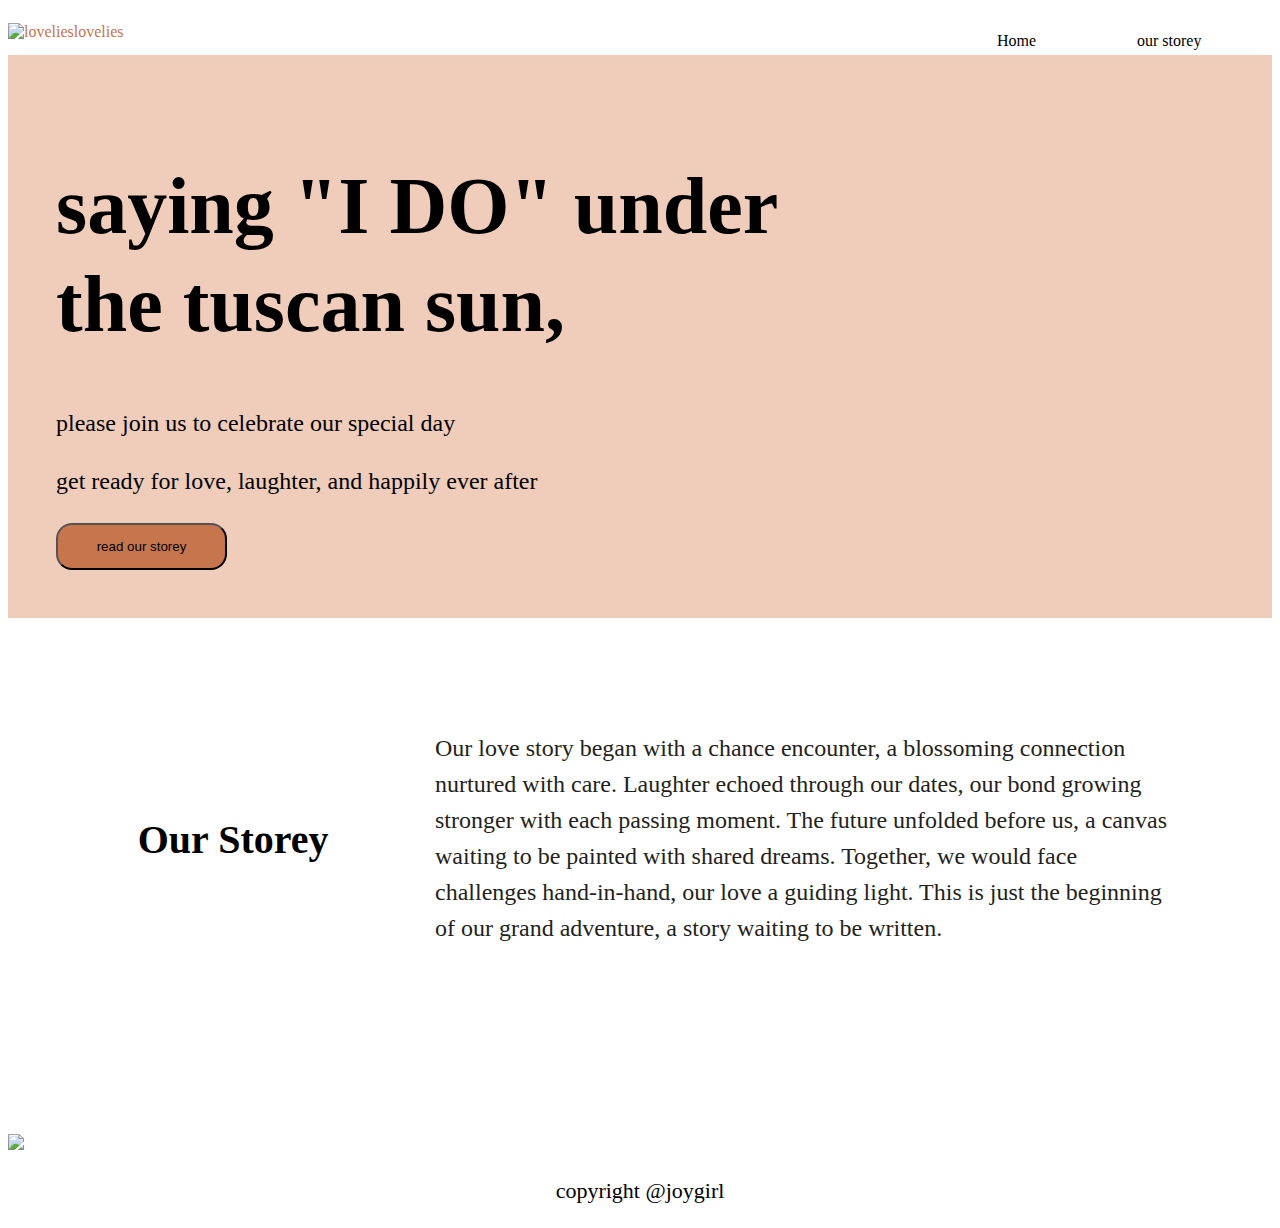
==== index.html @ bb22b87e "Add files via upload" ====
<!DOCTYPE html>
<html lang="en">
<head>
  <meta charset="UTF-8">
  <meta name="viewport" content="width=device-width, initial-scale=1.0">
  <title>Document</title>
  <link rel="stylesheet" type="text/css" href="./flex.css"/>
</head>
<body>

  <header class="navbar">
   <div class="brand"> <img src="./images/Text.png" class="brand-log" alt="lovelies">lovelies</div>
   <div class="butt"><div class="btn-1" id="Home"><p>Home</p></div>
    <div class="btn-2" id="our"><p>our storey</p></div>
    </div>
  </header>
  
  
  
  <div class="box-1">
    <div class="word">
      <h1>saying "I DO" under the tuscan sun,</h1>
    <p>please join us to celebrate our special day</p> 
      <p>get ready for love, laughter, and happily ever after </p>
   
     <button class="btn-word">read our storey</button>
    
   </div>
  <div><img src="./images/Frame 44.png"   alt=""/></div>
    
</div> 

<div class="box-2">
  <h1>our storey</h1>
  <p>Our love story began with a chance encounter, a blossoming connection nurtured with care. Laughter echoed through our dates, our bond growing stronger with each passing moment.
    The future unfolded before us, a canvas waiting to be painted with shared dreams. Together, we would face challenges hand-in-hand, our love a guiding light.
    This is just the beginning of our grand adventure, a story waiting to be written.</p>
</div>

<div class="box-3 "><img src="./images/Frame 51.png" /></div>
<footer><p>copyright @joygirl</p></footer>

</body>
</html>
---- flex.css ----
.navbar{
   display: flex;
   justify-content: space-between;
   align-items: center;
   color: #C6754D;
   
}

.butt{
   display: flex;
   width:315px;
height: 47px;
}

.btn-1{
width: 140px;
padding: 8px 40px 8px 40px;
}

.btn-2{
   width: 175px;
height: 47px;
padding: 8px 40px 8px 40px;
}

.btn-2 p{
width: 95px;
font-family: Montaga;
font-weight: 400;
text-align: left;
color: #000000;
}
.btn-1 p{
width: 60px;
font-family: Montaga;
font-weight: 400;
color: #000000;
text-align: left;



}
.box-1{
display: flex;
justify-content: space-between;
background: #F0CCBB;

padding: 3rem;




}
.btn-word{
    width: 171px;
padding: 14px 24px 14px 24px;
border-radius: 16px ;
background: #C6754D;



}
 .box-1 h1{
   width: 749px;
font-family: Montaga;
font-size: 80px;
line-height: 98.56px;
}

.box-1 p{
   width: 646px;
   font-family: Montaga;
   font-size: 24px;
   font-weight: 400;
   line-height: 33.6px;
   text-align: left;
   

}
.box-2 {
   display: flex;
  justify-content: space-between;
padding: 88px;
 }
 .box-2 h1{
   padding: 2px 50px 10px 20px;
   margin: 10% 2% 10% 2%;
font-family: Montaga;
font-size: 40px;
font-weight: strong;
color:#000000;
text-transform: capitalize;
}
.box-2 p{
width: 749px;
height: 292px;
font-family: Montaga;
font-size: 24px;
font-weight: 400;
line-height: 1.5;
text-align: left;
color:  #231F20;
}
.box-3 img{
   width: 100%;
}

footer p{
 
font-family: Montaga;
font-size: 22px;
font-weight: 400;
line-height: 30.8px;
text-align: center;


   }
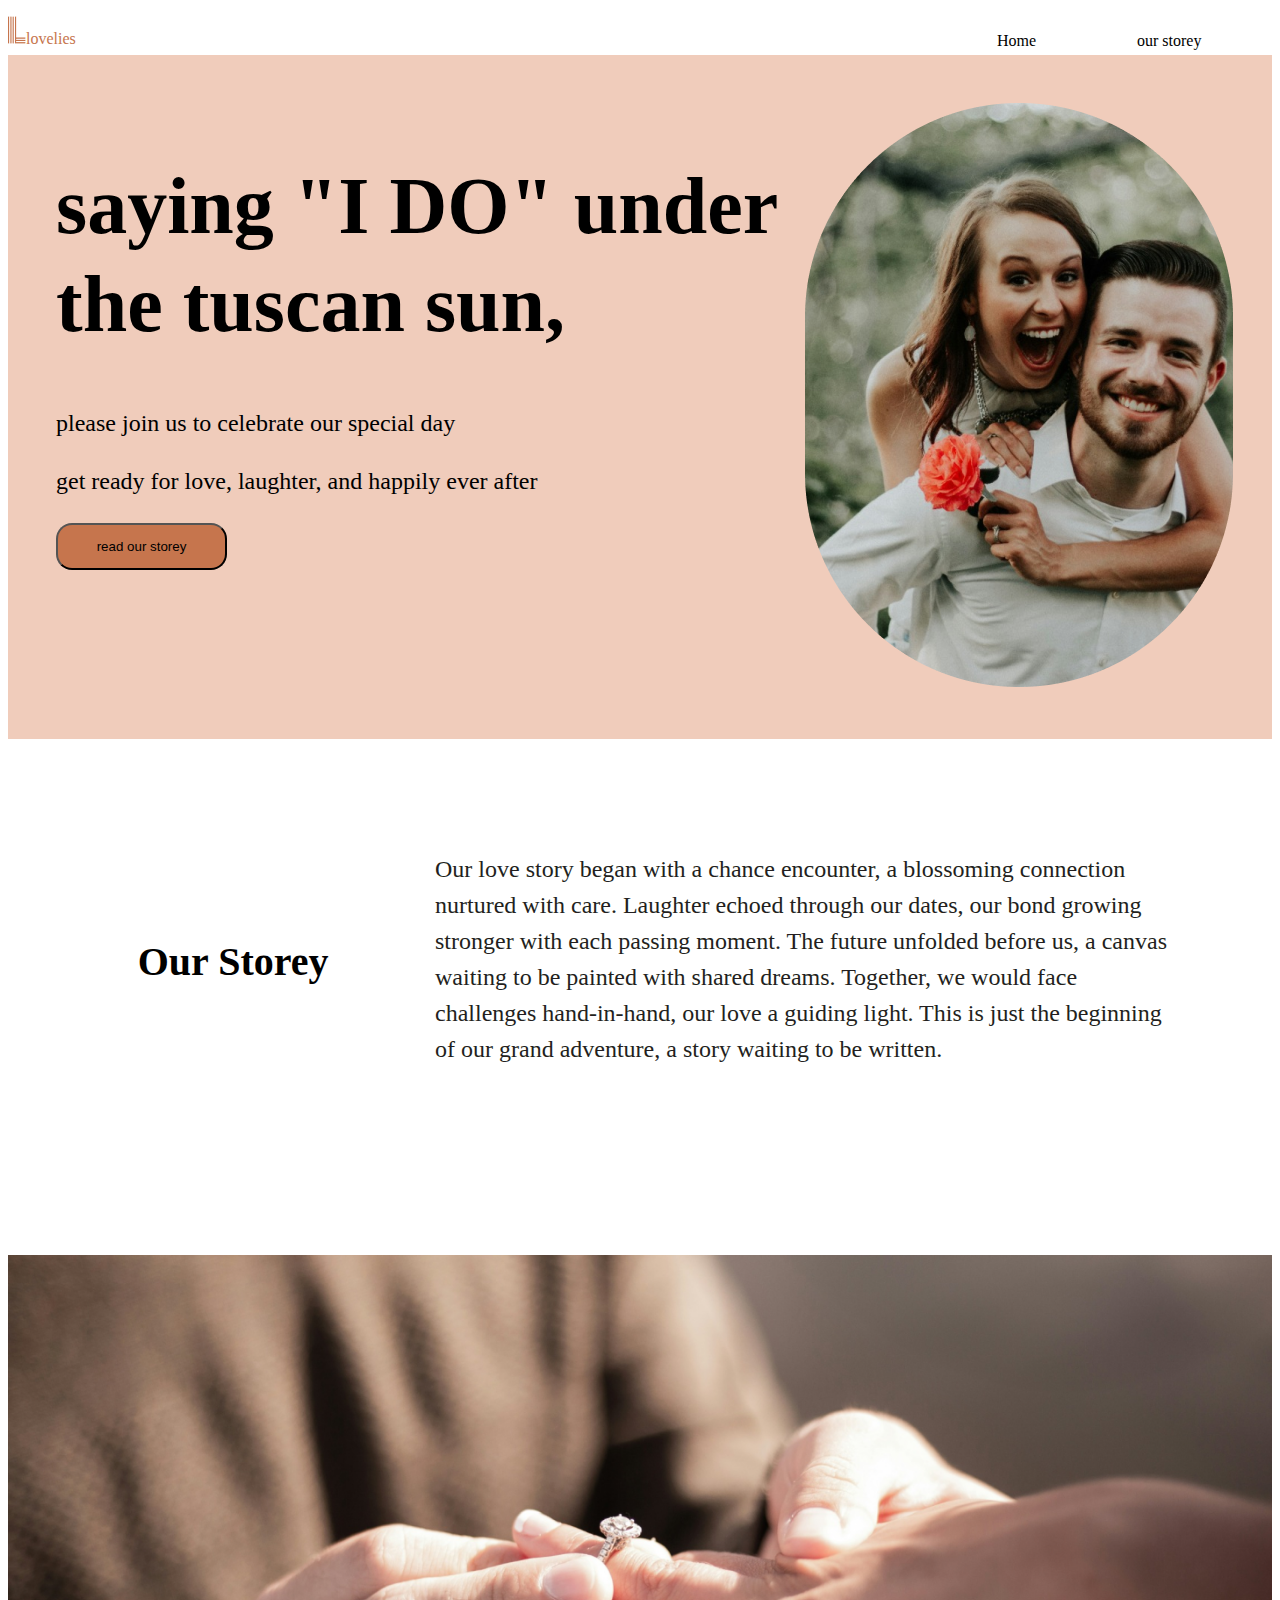
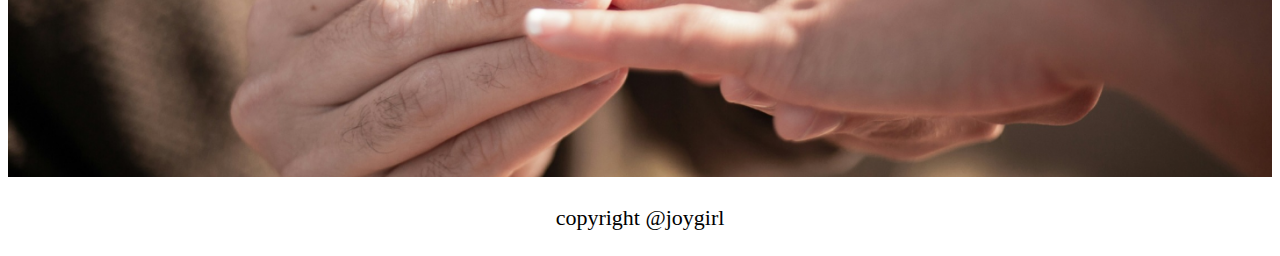
==== commit 7a7bf26e: "Update index.html" ====
--- a/index.html
+++ b/index.html
@@ -26,7 +26,7 @@
      <button class="btn-word">read our storey</button>
     
    </div>
-  <div><img src="./images/Frame 44.png"   alt=""/></div>
+  <div><img src="./images/Frame 44.png"   alt="frame 44"/></div>
     
 </div> 
 
@@ -37,8 +37,8 @@
     This is just the beginning of our grand adventure, a story waiting to be written.</p>
 </div>
 
-<div class="box-3 "><img src="./images/Frame 51.png" /></div>
+<div class="box-3 "><img src="./images/Frame 51.png" alt="frame 51" /></div>
 <footer><p>copyright @joygirl</p></footer>
 
 </body>
-</html>+</html>
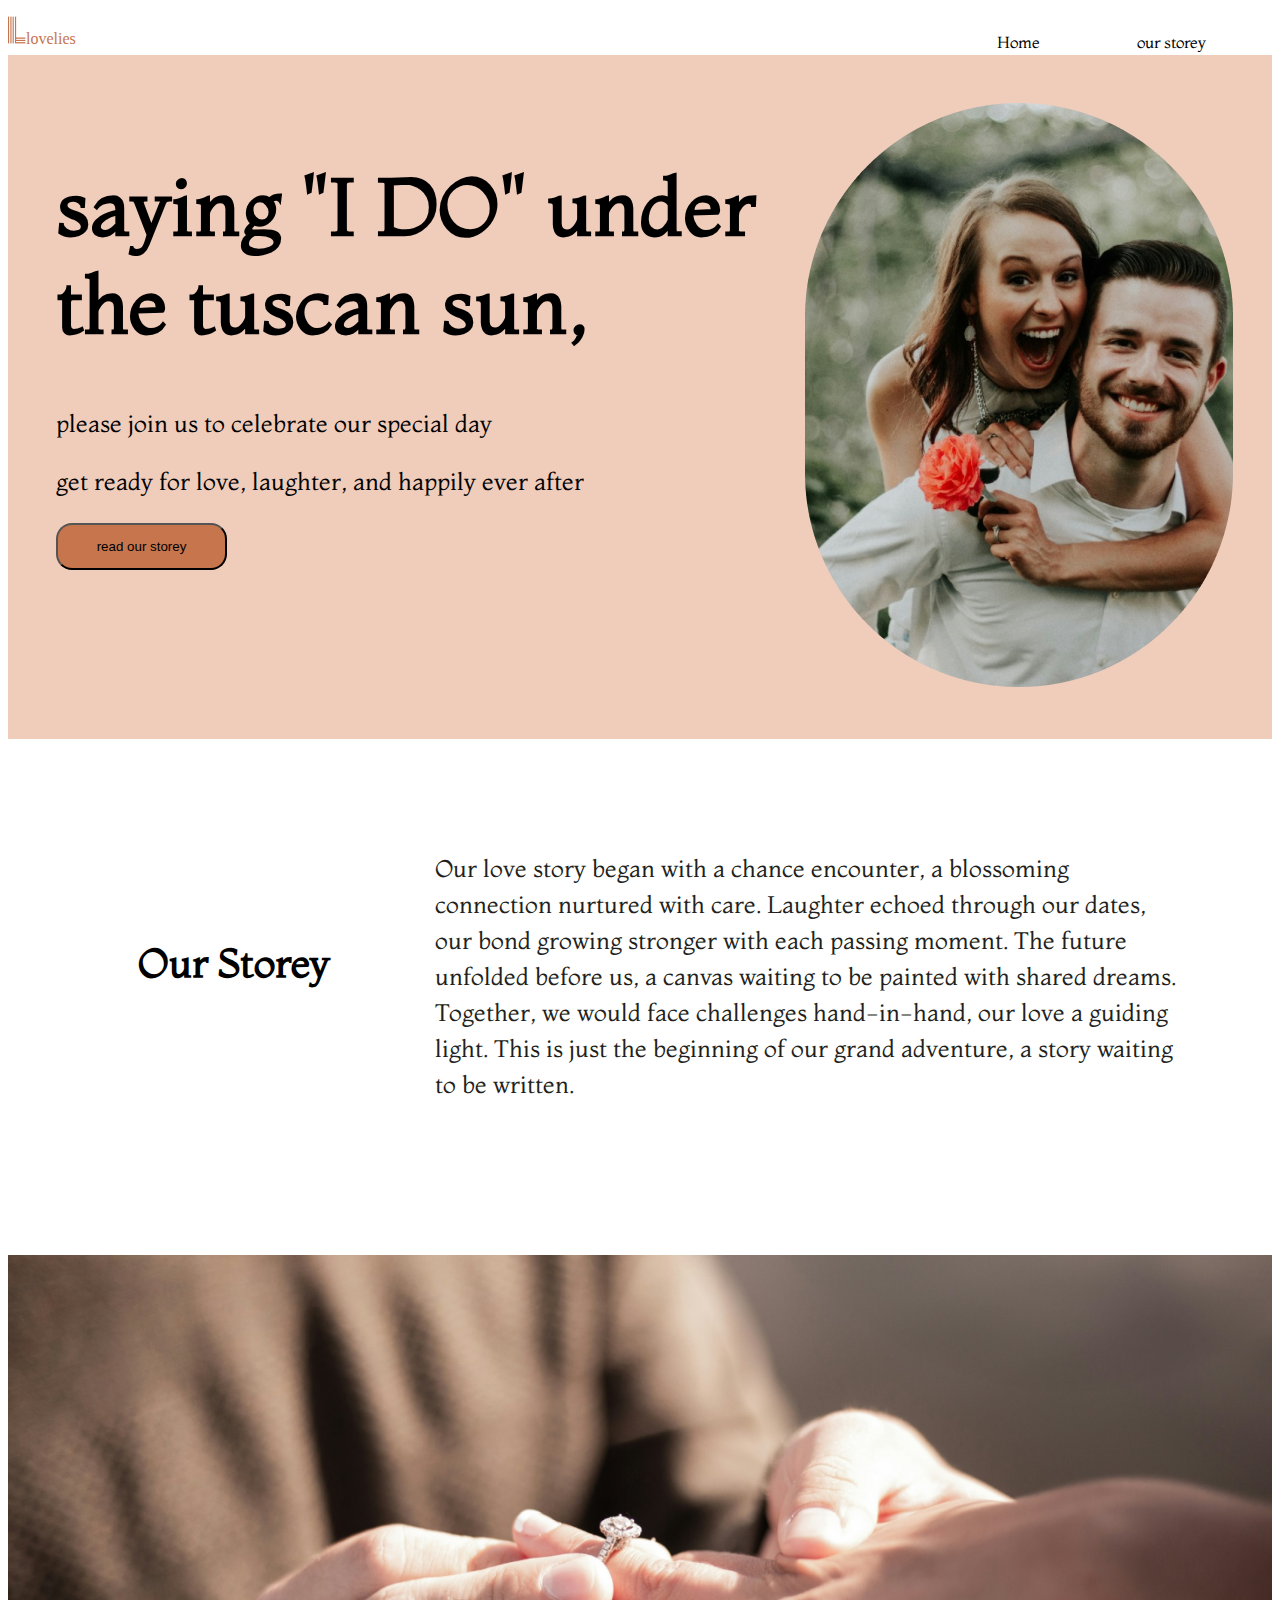
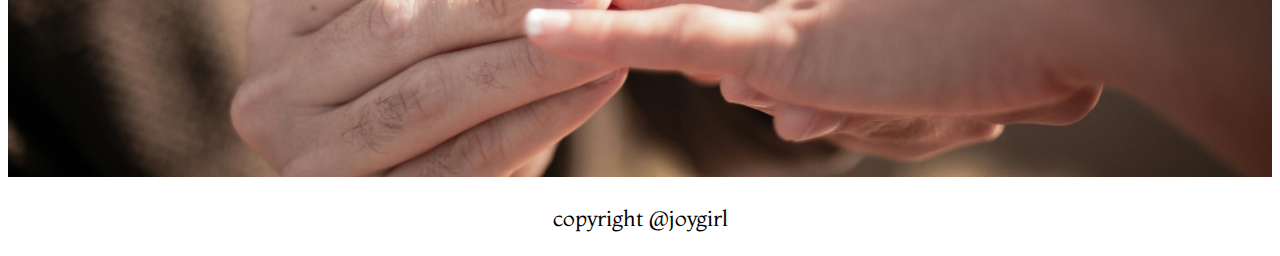
==== commit a30861eb: "Add files via upload" ====
--- a/index.html
+++ b/index.html
@@ -1,44 +1,47 @@
-<!DOCTYPE html>
-<html lang="en">
-<head>
-  <meta charset="UTF-8">
-  <meta name="viewport" content="width=device-width, initial-scale=1.0">
-  <title>Document</title>
-  <link rel="stylesheet" type="text/css" href="./flex.css"/>
-</head>
-<body>
-
-  <header class="navbar">
-   <div class="brand"> <img src="./images/Text.png" class="brand-log" alt="lovelies">lovelies</div>
-   <div class="butt"><div class="btn-1" id="Home"><p>Home</p></div>
-    <div class="btn-2" id="our"><p>our storey</p></div>
-    </div>
-  </header>
-  
-  
-  
-  <div class="box-1">
-    <div class="word">
-      <h1>saying "I DO" under the tuscan sun,</h1>
-    <p>please join us to celebrate our special day</p> 
-      <p>get ready for love, laughter, and happily ever after </p>
-   
-     <button class="btn-word">read our storey</button>
-    
-   </div>
-  <div><img src="./images/Frame 44.png"   alt="frame 44"/></div>
-    
-</div> 
-
-<div class="box-2">
-  <h1>our storey</h1>
-  <p>Our love story began with a chance encounter, a blossoming connection nurtured with care. Laughter echoed through our dates, our bond growing stronger with each passing moment.
-    The future unfolded before us, a canvas waiting to be painted with shared dreams. Together, we would face challenges hand-in-hand, our love a guiding light.
-    This is just the beginning of our grand adventure, a story waiting to be written.</p>
-</div>
-
-<div class="box-3 "><img src="./images/Frame 51.png" alt="frame 51" /></div>
-<footer><p>copyright @joygirl</p></footer>
-
-</body>
-</html>
+<!DOCTYPE html>
+<html lang="en">
+<head>
+  <meta charset="UTF-8">
+  <meta name="viewport" content="width=device-width, initial-scale=1.0">
+  <title>Document</title>
+  <link rel="preconnect" href="https://fonts.googleapis.com">
+<link rel="preconnect" href="https://fonts.gstatic.com" crossorigin>
+<link href="https://fonts.googleapis.com/css2?family=Montaga&display=swap" rel="stylesheet">
+  <link rel="stylesheet" type="text/css" href="./flex.css"/>
+</head>
+<body>
+
+  <header class="navbar">
+   <div class="brand"> <img src="./images/Text.png" class="brand-log" alt="lovelies">lovelies</div>
+   <div class="butt"><div class="btn-1" id="Home"><p>Home</p></div>
+    <div class="btn-2" id="our"><p>our storey</p></div>
+    </div>
+  </header>
+  
+  
+  
+  <div class="box-1">
+    <div class="word">
+      <h1>saying "I DO" under the tuscan sun,</h1>
+    <p>please join us to celebrate our special day</p> 
+      <p>get ready for love, laughter, and happily ever after </p>
+   
+     <button class="btn-word">read our storey</button>
+    
+   </div>
+  <div><img src="./images/Frame 44.png"   alt=""/></div>
+    
+</div> 
+
+<div class="box-2">
+  <h1>our storey</h1>
+  <p>Our love story began with a chance encounter, a blossoming connection nurtured with care. Laughter echoed through our dates, our bond growing stronger with each passing moment.
+    The future unfolded before us, a canvas waiting to be painted with shared dreams. Together, we would face challenges hand-in-hand, our love a guiding light.
+    This is just the beginning of our grand adventure, a story waiting to be written.</p>
+</div>
+
+<div class="box-3 "><img src="./images/Frame 51.png" /></div>
+<footer><p>copyright @joygirl</p></footer>
+
+</body>
+</html>--- a/flex.css
+++ b/flex.css
@@ -106,12 +106,9 @@
 }
 
 footer p{
- 
-font-family: Montaga;
+ font-family: Montaga;
 font-size: 22px;
 font-weight: 400;
 line-height: 30.8px;
 text-align: center;
-
-
-   }
+}
